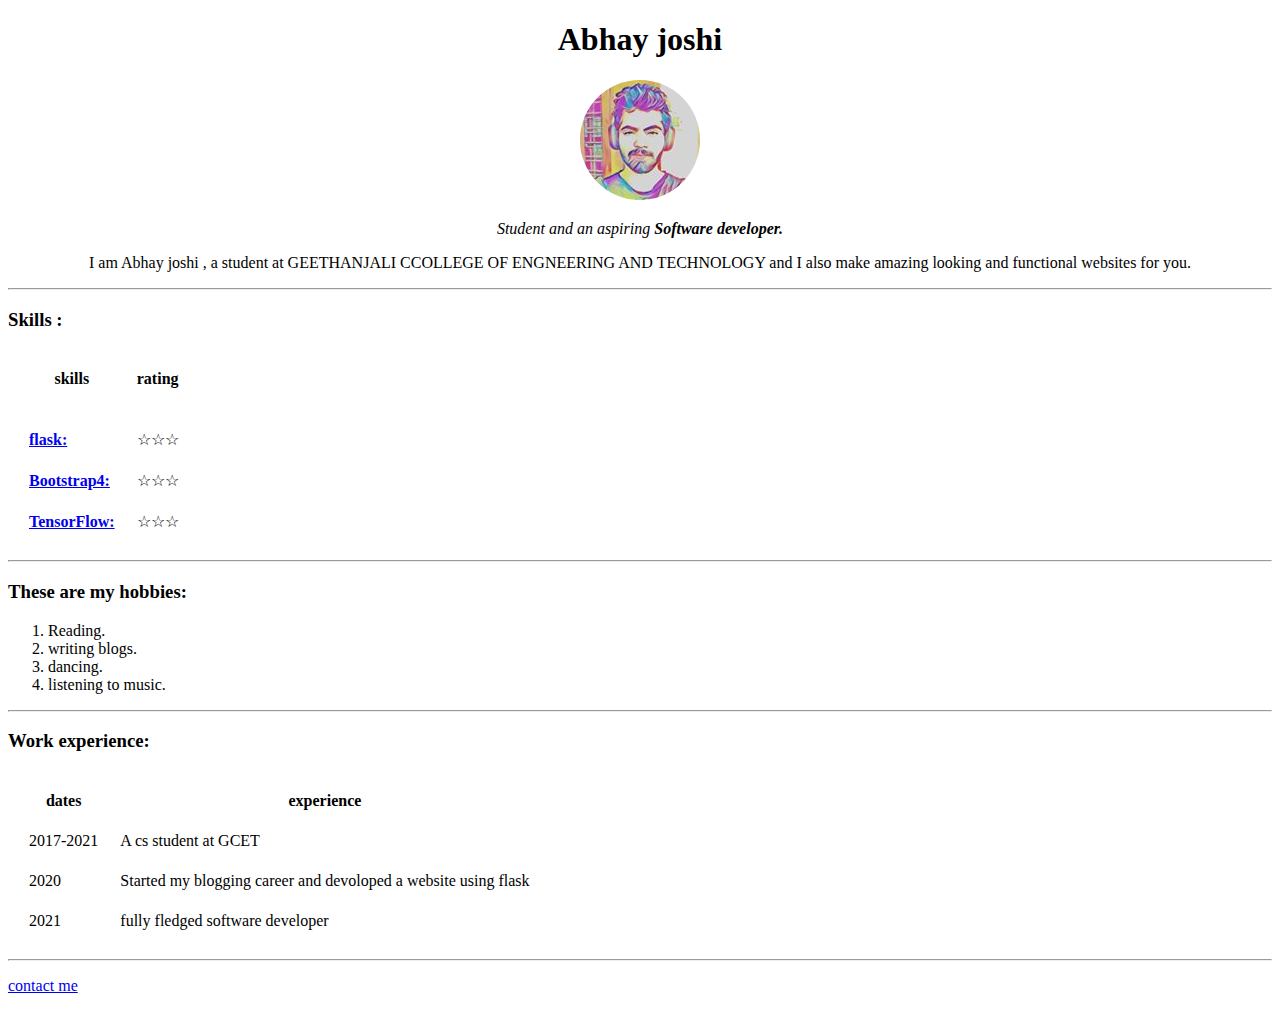
==== index.html @ adc8754a "Update index.html" ====
<!DOCTYPE html>
<html>
<head> 
  <meta charset="utf-8">
  <title> personal website</title>
<link rel="stylesheet" type="text/css" href="css/styles.css">

</head>
<body >
  <center>
 <h1>Abhay joshi</h1>
 <img src="circle-cropped.png">
 <p><em>Student and an aspiring <strong>Software developer.</strong></em></p>
 <p>I am Abhay joshi , a student at GEETHANJALI CCOLLEGE OF ENGNEERING AND TECHNOLOGY and I also make amazing looking and functional websites for you. </p>
 <hr ></center>
 
 <h3>Skills :</h3>

 <table cellspacing="20">
  <thead>
    <th>skills</th>
    <th>rating</th>
  </thead>
  <tbody>
    <tr></tr>
  <td><a href="https://flask.palletsprojects.com/en/1.1.x/"><strong>flask:</strong></a></td>
  <td>☆☆☆</td>  
    </tr> 
    <tr>    
  <td><a href="https://getbootstrap.com/docs/4.0/getting-started/introduction/"><strong>Bootstrap4:</strong></a></td>
    <td>☆☆☆</td>
    </tr>
  <dt>
    <tr>
      <td><a href="https://www.tensorflow.org/guide/effective_tf2"><strong>TensorFlow:</strong></a></td>
      <td>☆☆☆</td>
    
  </tr>
 
 </dl>
 
 </table>
<hr>
<h3>These are my hobbies:</h3>
 <ol>
  <li>Reading.</li>
  <li>writing blogs. </li>
  <li>dancing.</li>
  <li>listening to music.</li>
 </ol>
 <hr>
 <h3>Work experience:</h3>
 <table cellspacing="20">
  <thead>
    <th>dates</th>
    <th>experience</th>
  </thead>
  <tbody>
  <tr>
    <td>2017-2021</td>
    <td>A cs student at GCET</td>
  </tr>
  <tr>
    <td>2020</td>
    <td>Started my blogging career and devoloped a website using flask </td>
  </tr>
  <tr>
    <td>2021</td>
    <td>fully fledged software developer</td>
  </tr> 
  </tbody>
  <tfoot>
    
  </tfoot>
  
 </table>
 


<hr>
 <p><a href="contact.html">contact me</a></p>
</body>
</html>
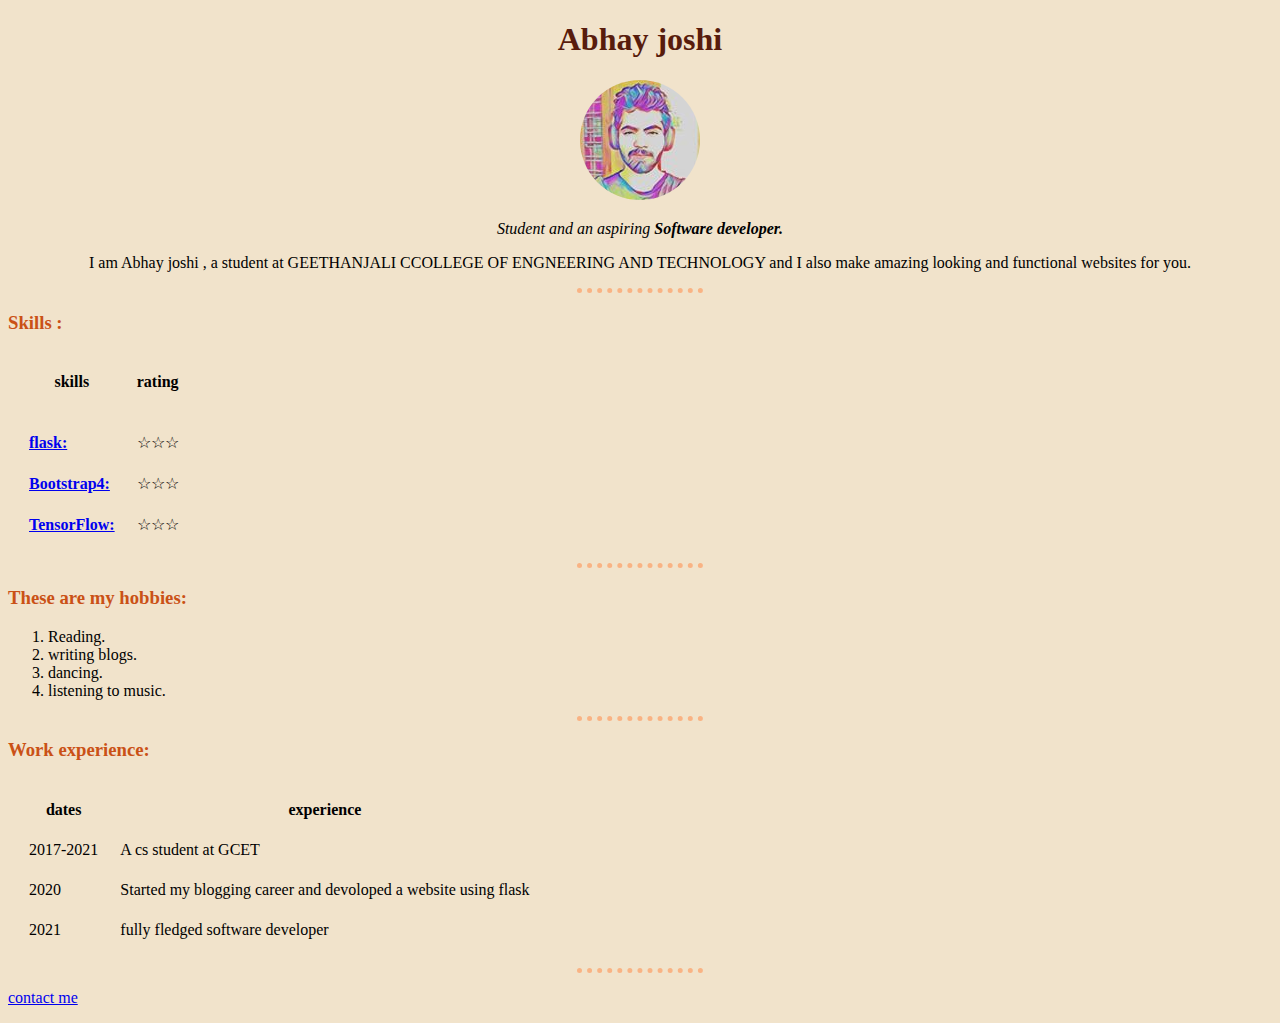
==== commit 78107f0b: "Update index.html" ====
--- a/index.html
+++ b/index.html
@@ -3,7 +3,7 @@
 <head> 
   <meta charset="utf-8">
   <title> personal website</title>
-<link rel="stylesheet" type="text/css" href="css/styles.css">
+<link rel="stylesheet" type="text/css" href="styles.css">
 
 </head>
 <body >
--- a/styles.css
+++ b/styles.css
@@ -0,0 +1,24 @@
+body {
+		background-color: #f1e3cb;
+
+	}
+hr {
+		background-color: #f1e3cb;
+		
+		height: 0px;
+		width: 10%;
+		
+		border-style: dotted none none;
+		border-color: #f9b384;
+		border-width: 5px;
+		/* go to the following website to understand why i put 2 none values after dotted https://developer.mozilla.org/en-US/docs/Web/CSS/border-style*/
+	}
+
+h3{
+	color: #ca5116;
+
+}
+h1{
+	color: #581c0c;
+
+}
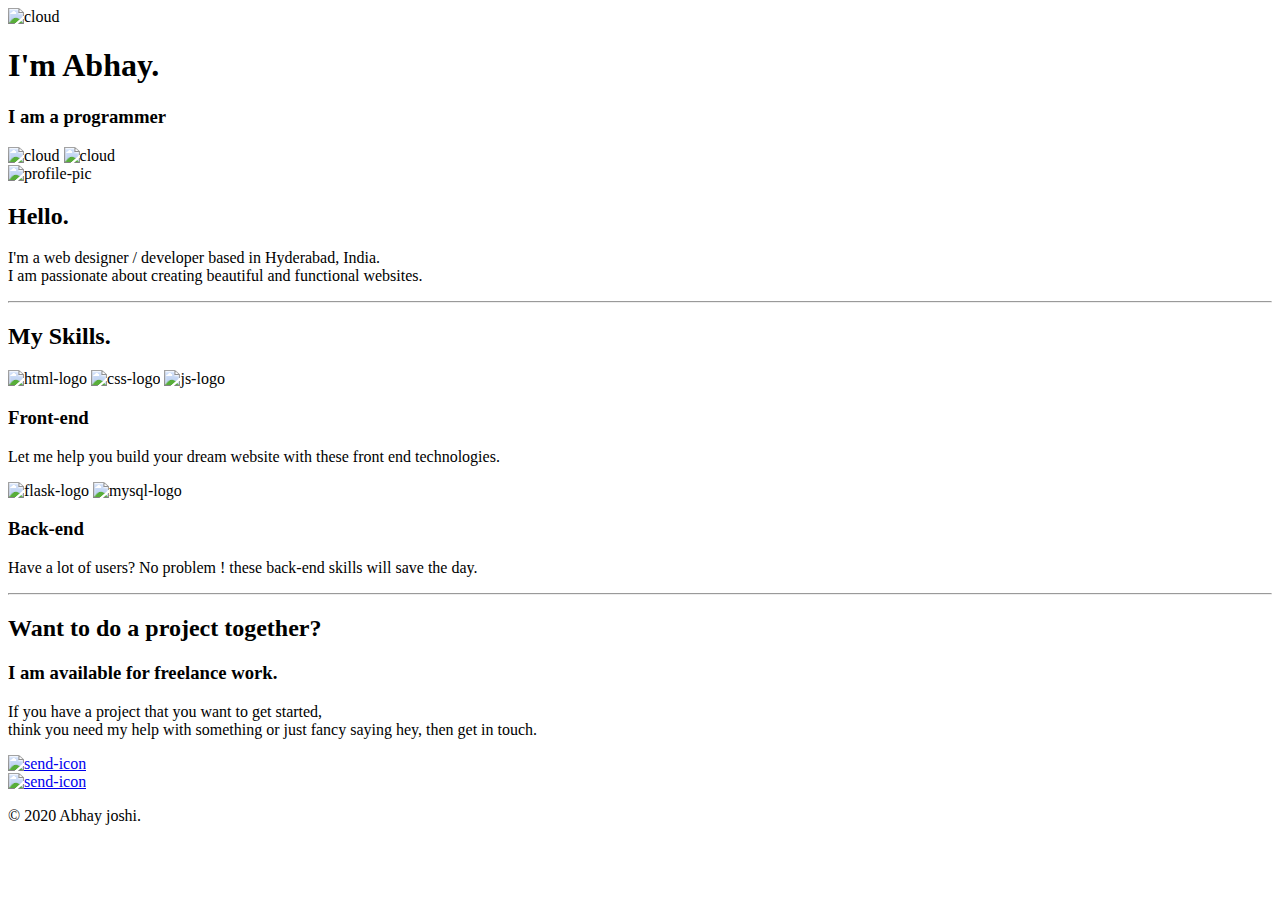
==== commit 733eb221: "Update index.html" ====
--- a/index.html
+++ b/index.html
@@ -1,83 +1,66 @@
 <!DOCTYPE html>
-<html>
-<head> 
-  <meta charset="utf-8">
-  <title> personal website</title>
-<link rel="stylesheet" type="text/css" href="styles.css">
+<html lang="en" dir="ltr">
+  <head>
+    <meta charset="utf-8">
+    <title>Abhay joshi</title>
+    <link rel="stylesheet" href="css/new.css">
+    <link rel="icon" href="favicon.ico">
+      <link href="https://fonts.googleapis.com/css2?family=Abel&family=Pacifico&family=Roboto+Mono&display=swap" rel="stylesheet">
+  </head>
+  <body>
+    <div class="container">
+      <img class="top-cloud" src="images/cloud.png" alt="cloud">
+      <h1>I'm Abhay.</h1>
+      <h3>I am a programmer</h3>
+      <img class="bottom-cloud" src="images/cloud.png" alt="cloud">
+      <img class="mountain" src="images/mountain.png" alt="cloud">
+    </div>
+    <div class="middle-container">
+      <div class="profile">
+        <img class="propic" src="images/circle-icon.png" alt="profile-pic">
+        <h2>Hello.</h2>
+        <p>
+          I'm a web designer / developer based in Hyderabad, India.<br>
+           I am passionate about creating beautiful and functional websites.<br>
 
-</head>
-<body >
-  <center>
- <h1>Abhay joshi</h1>
- <img src="circle-cropped.png">
- <p><em>Student and an aspiring <strong>Software developer.</strong></em></p>
- <p>I am Abhay joshi , a student at GEETHANJALI CCOLLEGE OF ENGNEERING AND TECHNOLOGY and I also make amazing looking and functional websites for you. </p>
- <hr ></center>
- 
- <h3>Skills :</h3>
+         </p>
+      </div>
+      <hr>
+      <div class="skills">
+        <h2>My Skills.</h2>
+        <div class="skill-row">
+          <img class="skill" src="images/html5.png" alt="html-logo">
+          <img class="skill" src="images/css.png" alt="css-logo">
+          <img class="skill" src="images/js.png" alt="js-logo">
+          <h3>Front-end</h3>
+          <p>Let me help you build your dream website with these front end technologies.</p>
+        </div>
+        <div class="skill-row">
+          <img class="backend" src="images/logo-flask.png" alt="flask-logo">
+          <img class="backend" src="images/mysql.png" alt="mysql-logo">
+          <h3>Back-end</h3>
+          <p>Have a lot of users? No problem ! these back-end skills will save the day.</p>
+        </div>
+      </div>
+      <hr>
+      <div class="contact-me">
+        <h2>Want to do a project together?</h2>
+        <h3>I am available for freelance work.</h3>
+        <p>If you have a project that you want to get started,<br>
+           think you need my help with something or just fancy saying hey, then get in touch.</p>
+        <a class="btn" href="mailto:jabhay2012@gmail.com"><img class="icon" src="images/send.png" alt="send-icon">
+        </a>
 
- <table cellspacing="20">
-  <thead>
-    <th>skills</th>
-    <th>rating</th>
-  </thead>
-  <tbody>
-    <tr></tr>
-  <td><a href="https://flask.palletsprojects.com/en/1.1.x/"><strong>flask:</strong></a></td>
-  <td>☆☆☆</td>  
-    </tr> 
-    <tr>    
-  <td><a href="https://getbootstrap.com/docs/4.0/getting-started/introduction/"><strong>Bootstrap4:</strong></a></td>
-    <td>☆☆☆</td>
-    </tr>
-  <dt>
-    <tr>
-      <td><a href="https://www.tensorflow.org/guide/effective_tf2"><strong>TensorFlow:</strong></a></td>
-      <td>☆☆☆</td>
-    
-  </tr>
- 
- </dl>
- 
- </table>
-<hr>
-<h3>These are my hobbies:</h3>
- <ol>
-  <li>Reading.</li>
-  <li>writing blogs. </li>
-  <li>dancing.</li>
-  <li>listening to music.</li>
- </ol>
- <hr>
- <h3>Work experience:</h3>
- <table cellspacing="20">
-  <thead>
-    <th>dates</th>
-    <th>experience</th>
-  </thead>
-  <tbody>
-  <tr>
-    <td>2017-2021</td>
-    <td>A cs student at GCET</td>
-  </tr>
-  <tr>
-    <td>2020</td>
-    <td>Started my blogging career and devoloped a website using flask </td>
-  </tr>
-  <tr>
-    <td>2021</td>
-    <td>fully fledged software developer</td>
-  </tr> 
-  </tbody>
-  <tfoot>
-    
-  </tfoot>
-  
- </table>
- 
+      </div>
+    </div>
 
 
-<hr>
- <p><a href="contact.html">contact me</a></p>
-</body>
+    <div class="bottom-container">
+      <a class="footer-link" href="https://www.linkedin.com/in/abhay-joshi-1a9275188/" target="_blank"><img class="linkedin" src="images/linkedin.png" alt="send-icon"> </a>
+
+      <p>© 2020 Abhay joshi.</p>
+    </div>
+
+
+  </body>
 </html>
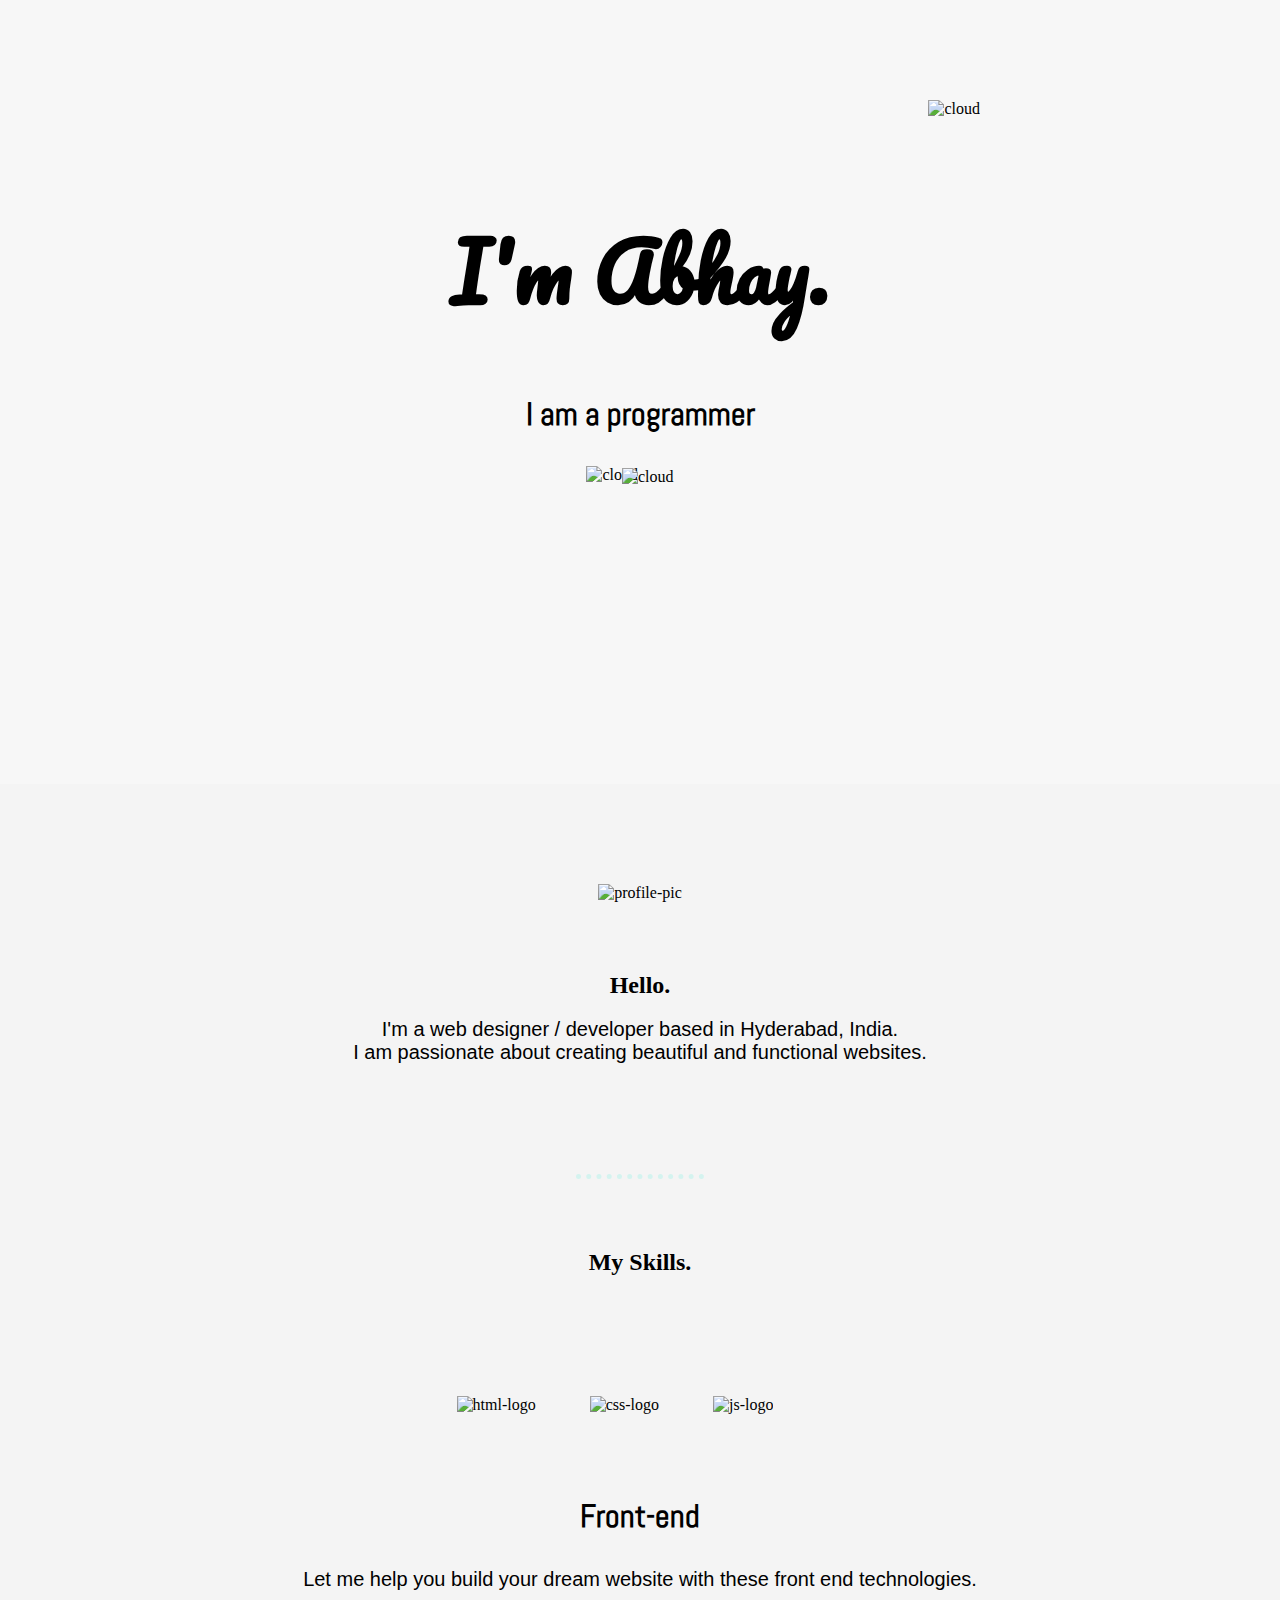
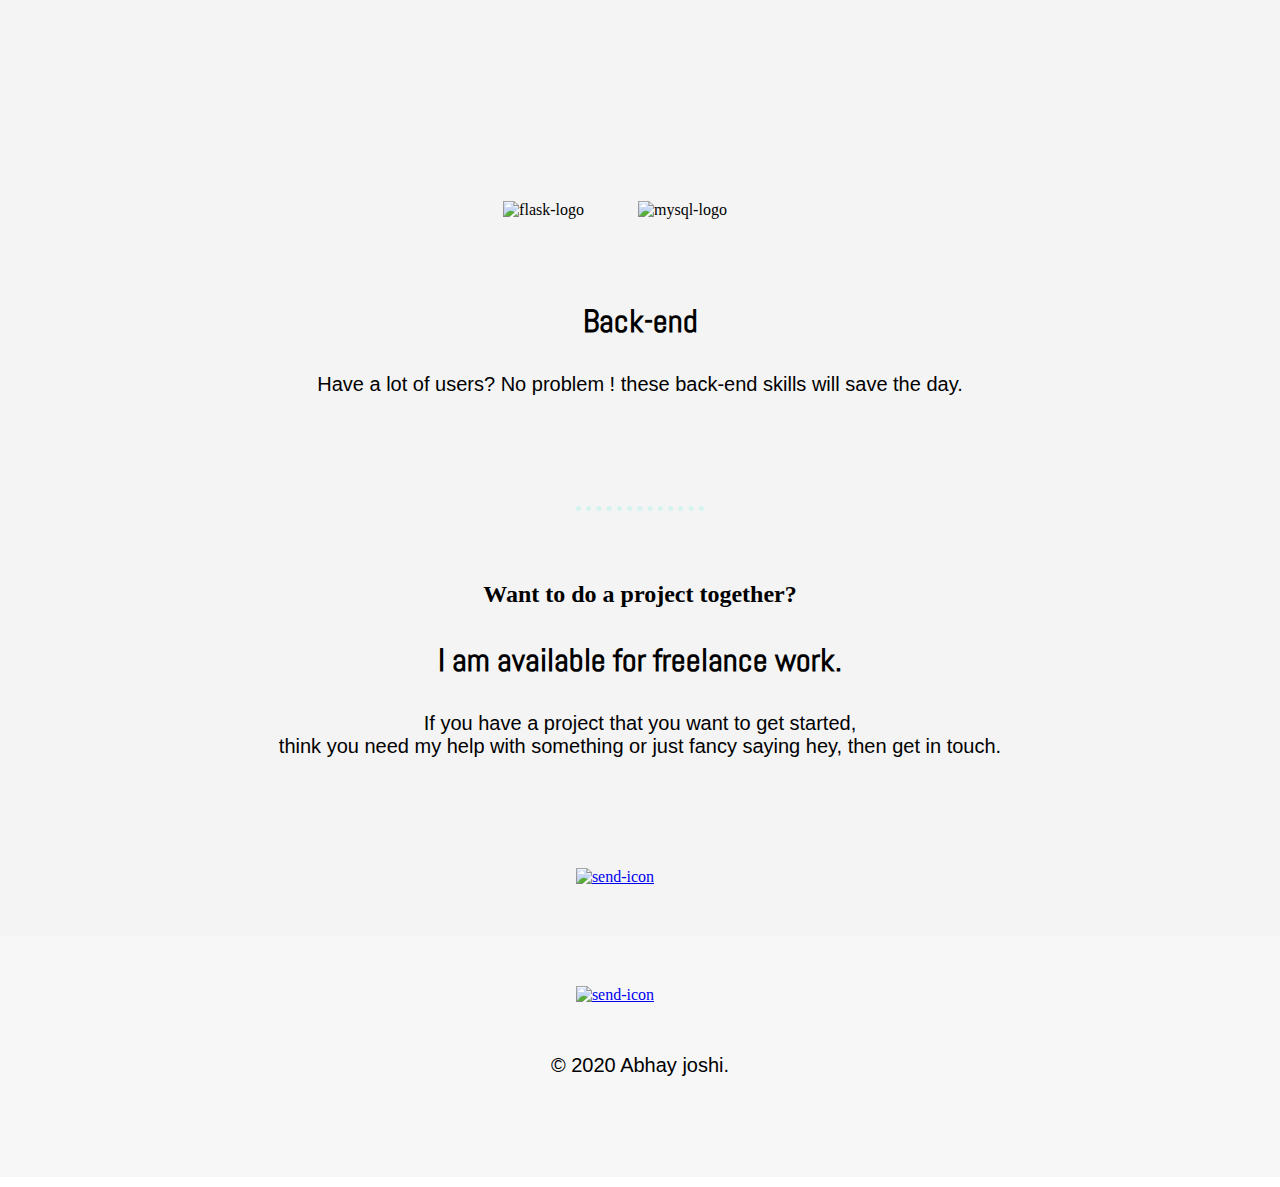
==== commit c748dded: "Update index.html" ====
--- a/index.html
+++ b/index.html
@@ -3,7 +3,7 @@
   <head>
     <meta charset="utf-8">
     <title>Abhay joshi</title>
-    <link rel="stylesheet" href="css/new.css">
+    <link rel="stylesheet" href="new.css">
     <link rel="icon" href="favicon.ico">
       <link href="https://fonts.googleapis.com/css2?family=Abel&family=Pacifico&family=Roboto+Mono&display=swap" rel="stylesheet">
   </head>
--- a/new.css
+++ b/new.css
@@ -0,0 +1,125 @@
+body{
+  margin: 0 0 0 0;
+
+
+  text-align: center;
+}
+.container{
+  margin-top: 0;
+  background-color: #f7f7f7;
+  margin-bottom: 0;
+  size:100%;
+
+}
+h1{
+  padding-top: 200px;
+  margin-top: 0;
+  font-family: 'Pacifico', cursive;
+  font-size: 5rem;
+}
+h3{
+  font-family: 'Abel', sans-serif;
+  font-size: 2rem;
+}
+.top-cloud{
+  padding-top: 100px;
+  position: absolute;
+  right: 300px;
+
+
+}
+
+.skill{
+
+  padding-top: 100px;
+  height: 200px;
+  width: 200px;
+  padding-right: 50px;
+  padding-bottom: 50px;
+}
+
+
+hr{
+  height: 0px;
+  width: 10%;
+  background-color: #f4f4f4;
+  border-style: dotted none none;
+  border-color: #d4f3ef;
+  border-width: 5px;
+}
+
+.bottom-cloud{
+
+    padding-bottom: 300px;
+
+}
+
+
+.mountain{
+  margin-bottom: 0;
+  position: relative;
+  top: 2px;
+  right: 20px;
+}
+.propic{
+  padding-top: 100px;
+  height: 200px;
+  width: 200px;
+
+}
+.middle-container{
+  background-color: #f4f4f4;
+
+}
+h2{
+  font-family: 'Satisfy', cursive;
+  padding-top: 50px;
+}
+
+.backend{
+  padding-top: 100px;
+  height: 200px;
+  width: 200px;
+  padding-right: 50px;
+  padding-bottom: 50px;
+
+}
+
+p{
+  text-align:center;
+  margin: 0 0 10px;
+    font-family: adobe-garamond-pro,HelveticaNeue-Light,"Helvetica Neue Light","Helvetica Neue",Helvetica,Arial,"Lucida Grande",sans-serif;
+    font-weight: 300;
+    font-size: 20px;
+    padding-bottom: 100px;
+}
+
+.icon{
+
+  height: 20px;
+  width: 20px;
+  padding-right: 50px;
+  padding-bottom: 50px;
+
+}
+
+.message{
+  position: relative;
+  bottom: 80px;
+  left: 50px;
+}
+
+.bottom-container{
+  background-color: #f7f7f7;
+  margin-top: 0;
+  margin-bottom: 0;
+  size:100%;
+}
+.linkedin{
+  height: 50px;
+  width: 50px;
+  padding-top: 50px;
+  padding-right: 50px;
+  padding-bottom: 50px;
+
+}
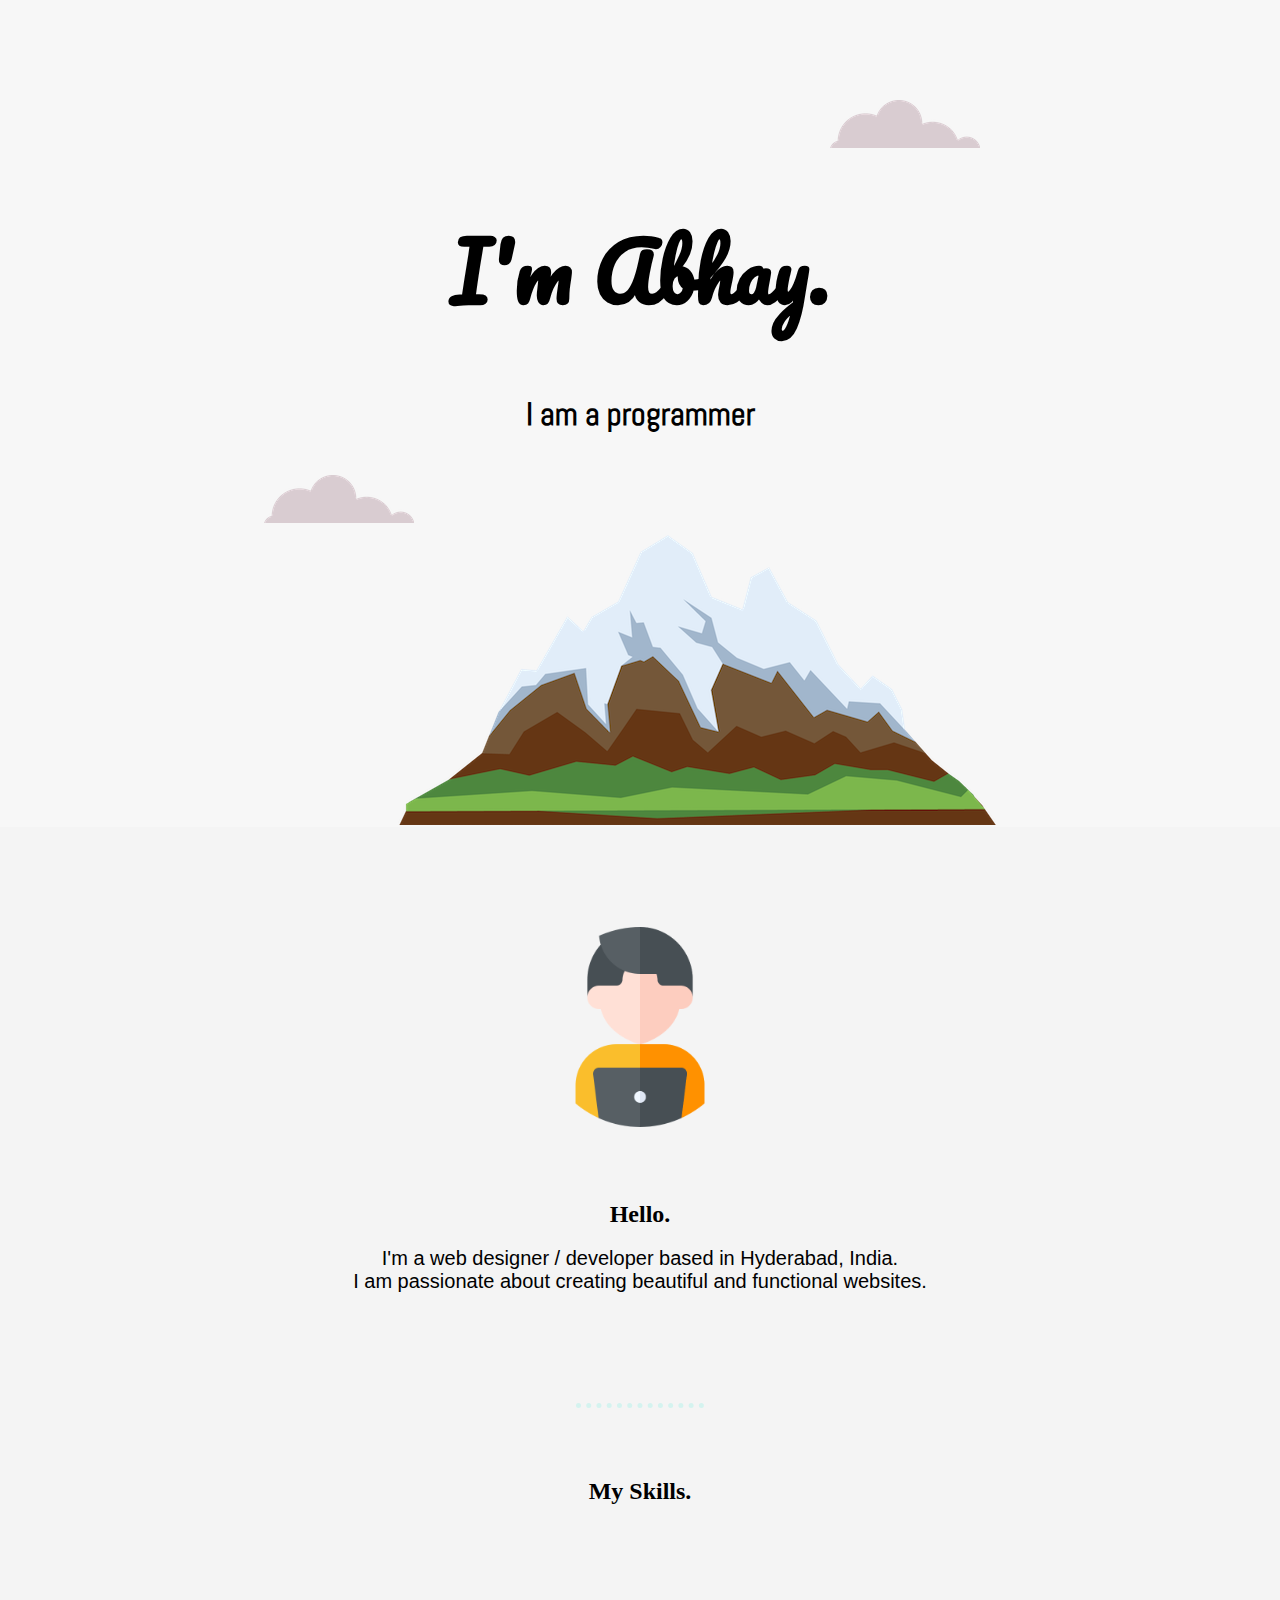
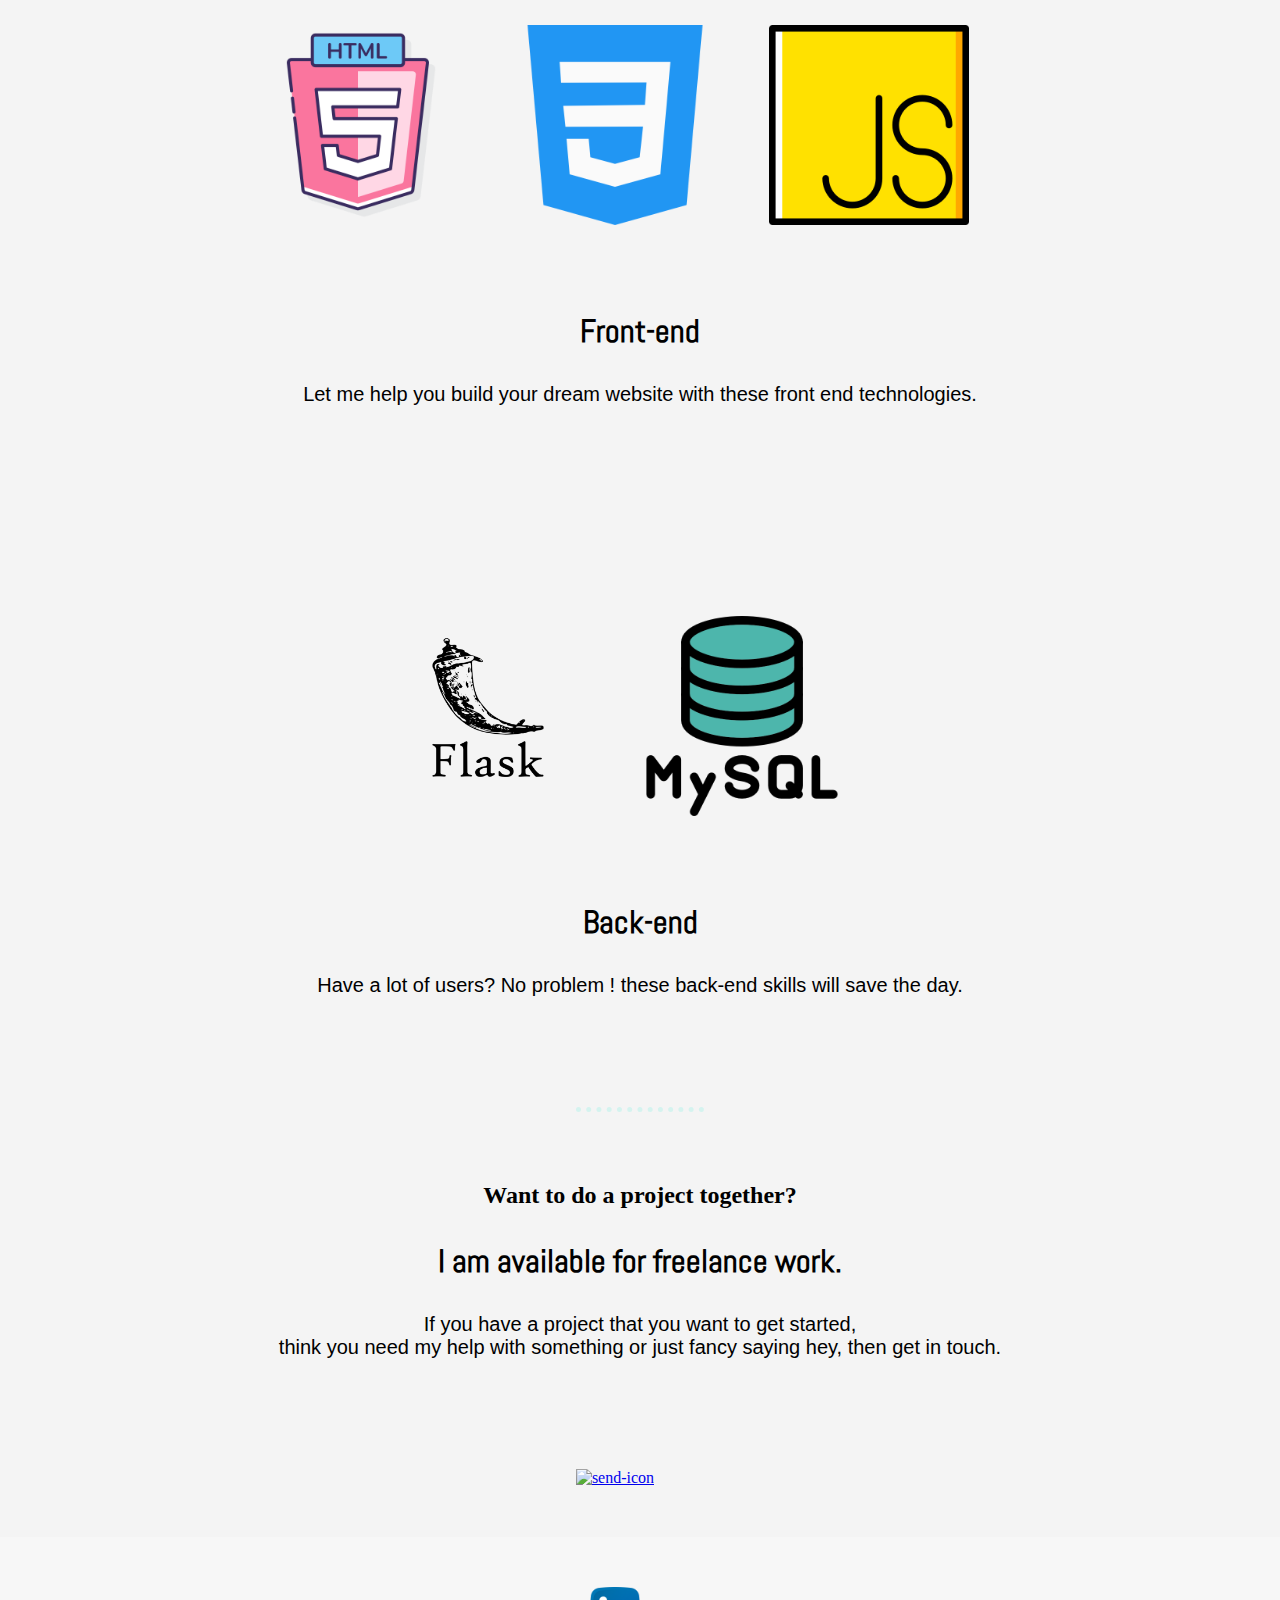
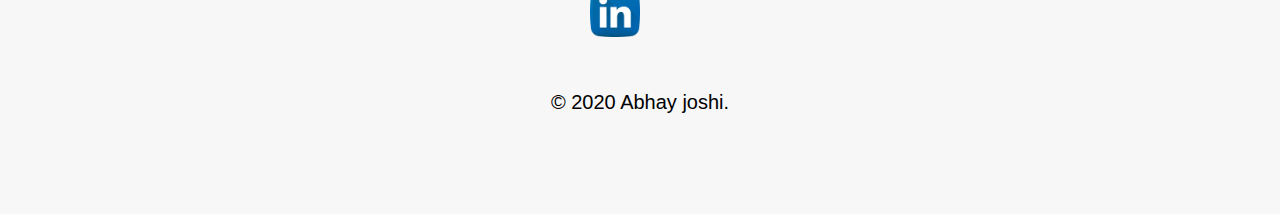
==== commit e413cd98: "Update index.html" ====
--- a/index.html
+++ b/index.html
@@ -9,15 +9,15 @@
   </head>
   <body>
     <div class="container">
-      <img class="top-cloud" src="images/cloud.png" alt="cloud">
+      <img class="top-cloud" src="cloud.png" alt="cloud">
       <h1>I'm Abhay.</h1>
       <h3>I am a programmer</h3>
-      <img class="bottom-cloud" src="images/cloud.png" alt="cloud">
-      <img class="mountain" src="images/mountain.png" alt="cloud">
+      <img class="bottom-cloud" src="cloud.png" alt="cloud">
+      <img class="mountain" src="mountain.png" alt="cloud">
     </div>
     <div class="middle-container">
       <div class="profile">
-        <img class="propic" src="images/circle-icon.png" alt="profile-pic">
+        <img class="propic" src="circle-icon.png" alt="profile-pic">
         <h2>Hello.</h2>
         <p>
           I'm a web designer / developer based in Hyderabad, India.<br>
@@ -29,15 +29,15 @@
       <div class="skills">
         <h2>My Skills.</h2>
         <div class="skill-row">
-          <img class="skill" src="images/html5.png" alt="html-logo">
-          <img class="skill" src="images/css.png" alt="css-logo">
-          <img class="skill" src="images/js.png" alt="js-logo">
+          <img class="skill" src="html5.png" alt="html-logo">
+          <img class="skill" src="css.png" alt="css-logo">
+          <img class="skill" src="js.png" alt="js-logo">
           <h3>Front-end</h3>
           <p>Let me help you build your dream website with these front end technologies.</p>
         </div>
         <div class="skill-row">
-          <img class="backend" src="images/logo-flask.png" alt="flask-logo">
-          <img class="backend" src="images/mysql.png" alt="mysql-logo">
+          <img class="backend" src="logo-flask.png" alt="flask-logo">
+          <img class="backend" src="mysql.png" alt="mysql-logo">
           <h3>Back-end</h3>
           <p>Have a lot of users? No problem ! these back-end skills will save the day.</p>
         </div>
@@ -56,7 +56,7 @@
 
 
     <div class="bottom-container">
-      <a class="footer-link" href="https://www.linkedin.com/in/abhay-joshi-1a9275188/" target="_blank"><img class="linkedin" src="images/linkedin.png" alt="send-icon"> </a>
+      <a class="footer-link" href="https://www.linkedin.com/in/abhay-joshi-1a9275188/" target="_blank"><img class="linkedin" src="linkedin.png" alt="send-icon"> </a>
 
       <p>© 2020 Abhay joshi.</p>
     </div>
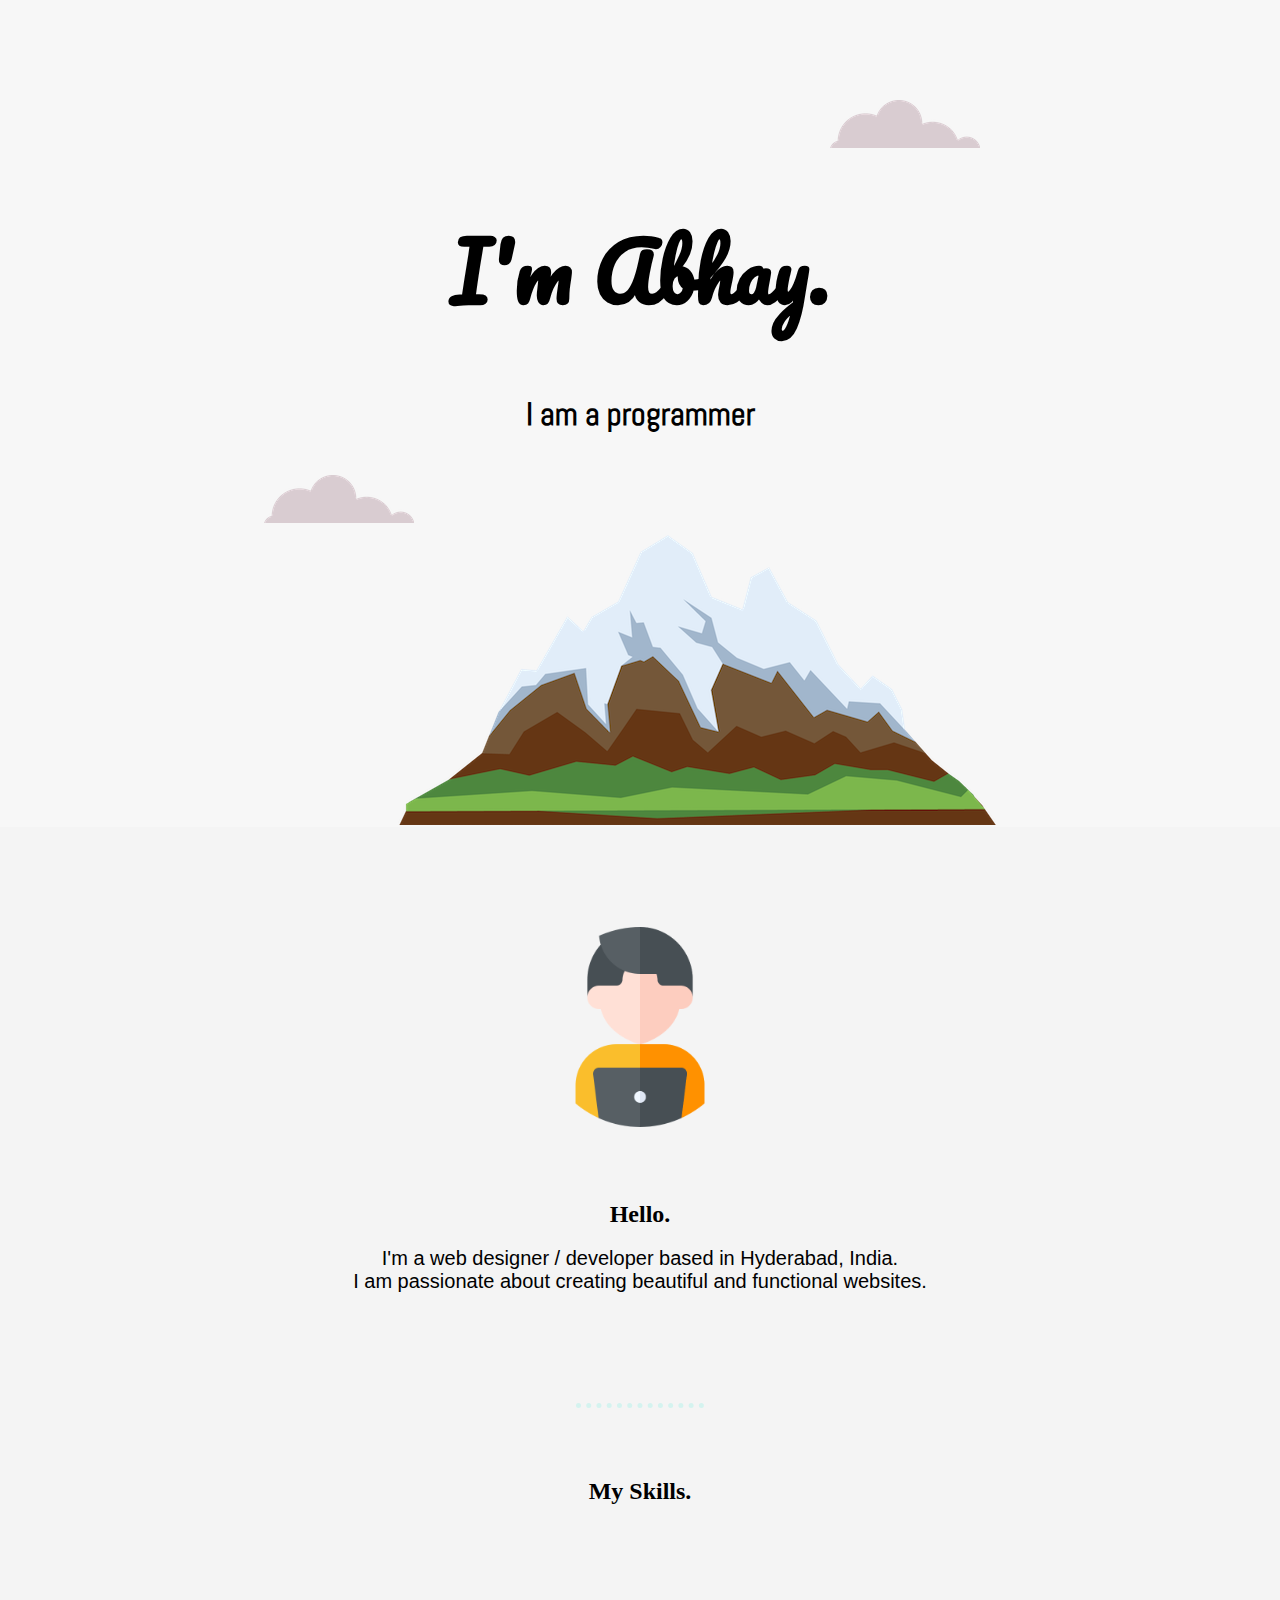
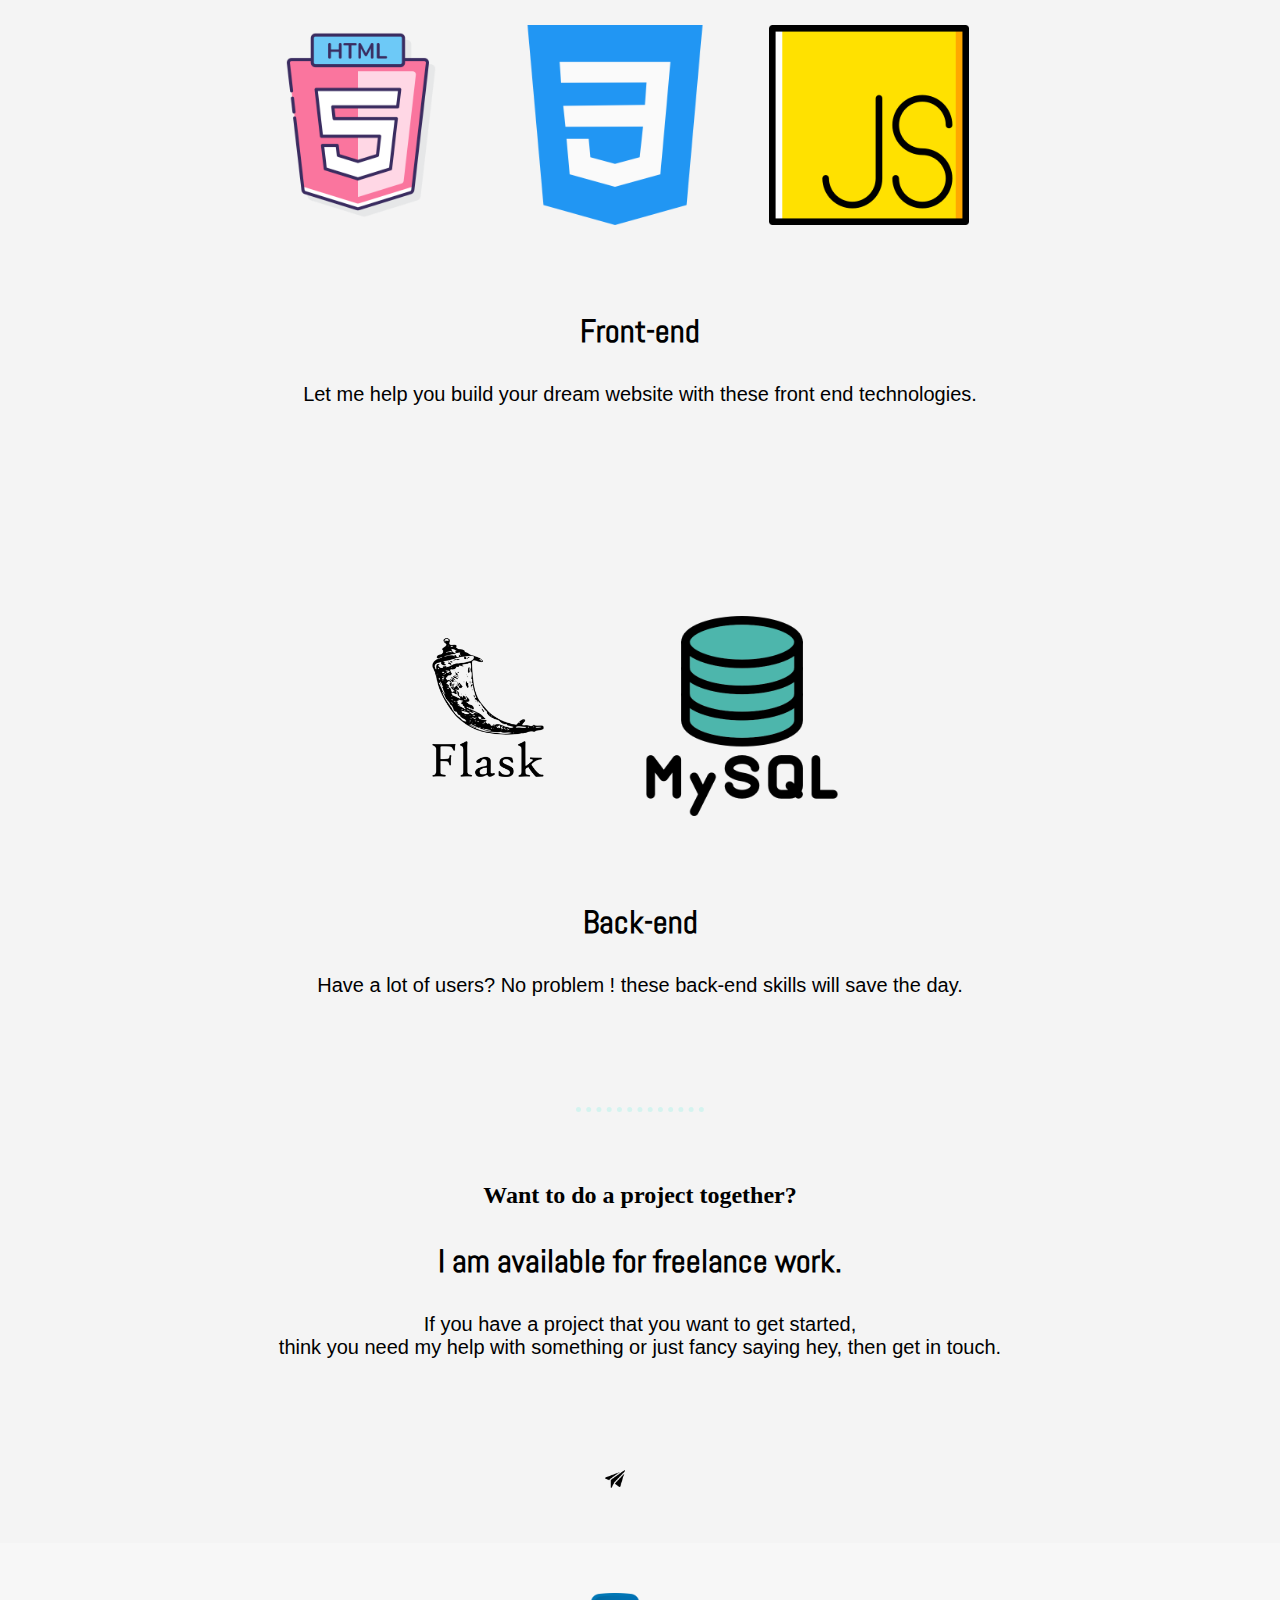
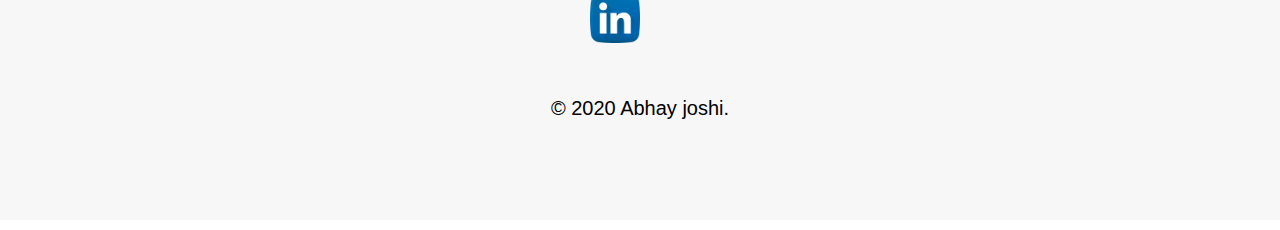
==== commit 41d51f57: "Update index.html" ====
--- a/index.html
+++ b/index.html
@@ -48,7 +48,7 @@
         <h3>I am available for freelance work.</h3>
         <p>If you have a project that you want to get started,<br>
            think you need my help with something or just fancy saying hey, then get in touch.</p>
-        <a class="btn" href="mailto:jabhay2012@gmail.com"><img class="icon" src="images/send.png" alt="send-icon">
+        <a class="btn" href="mailto:jabhay2012@gmail.com"><img class="icon" src="send.png" alt="send-icon">
         </a>
 
       </div>
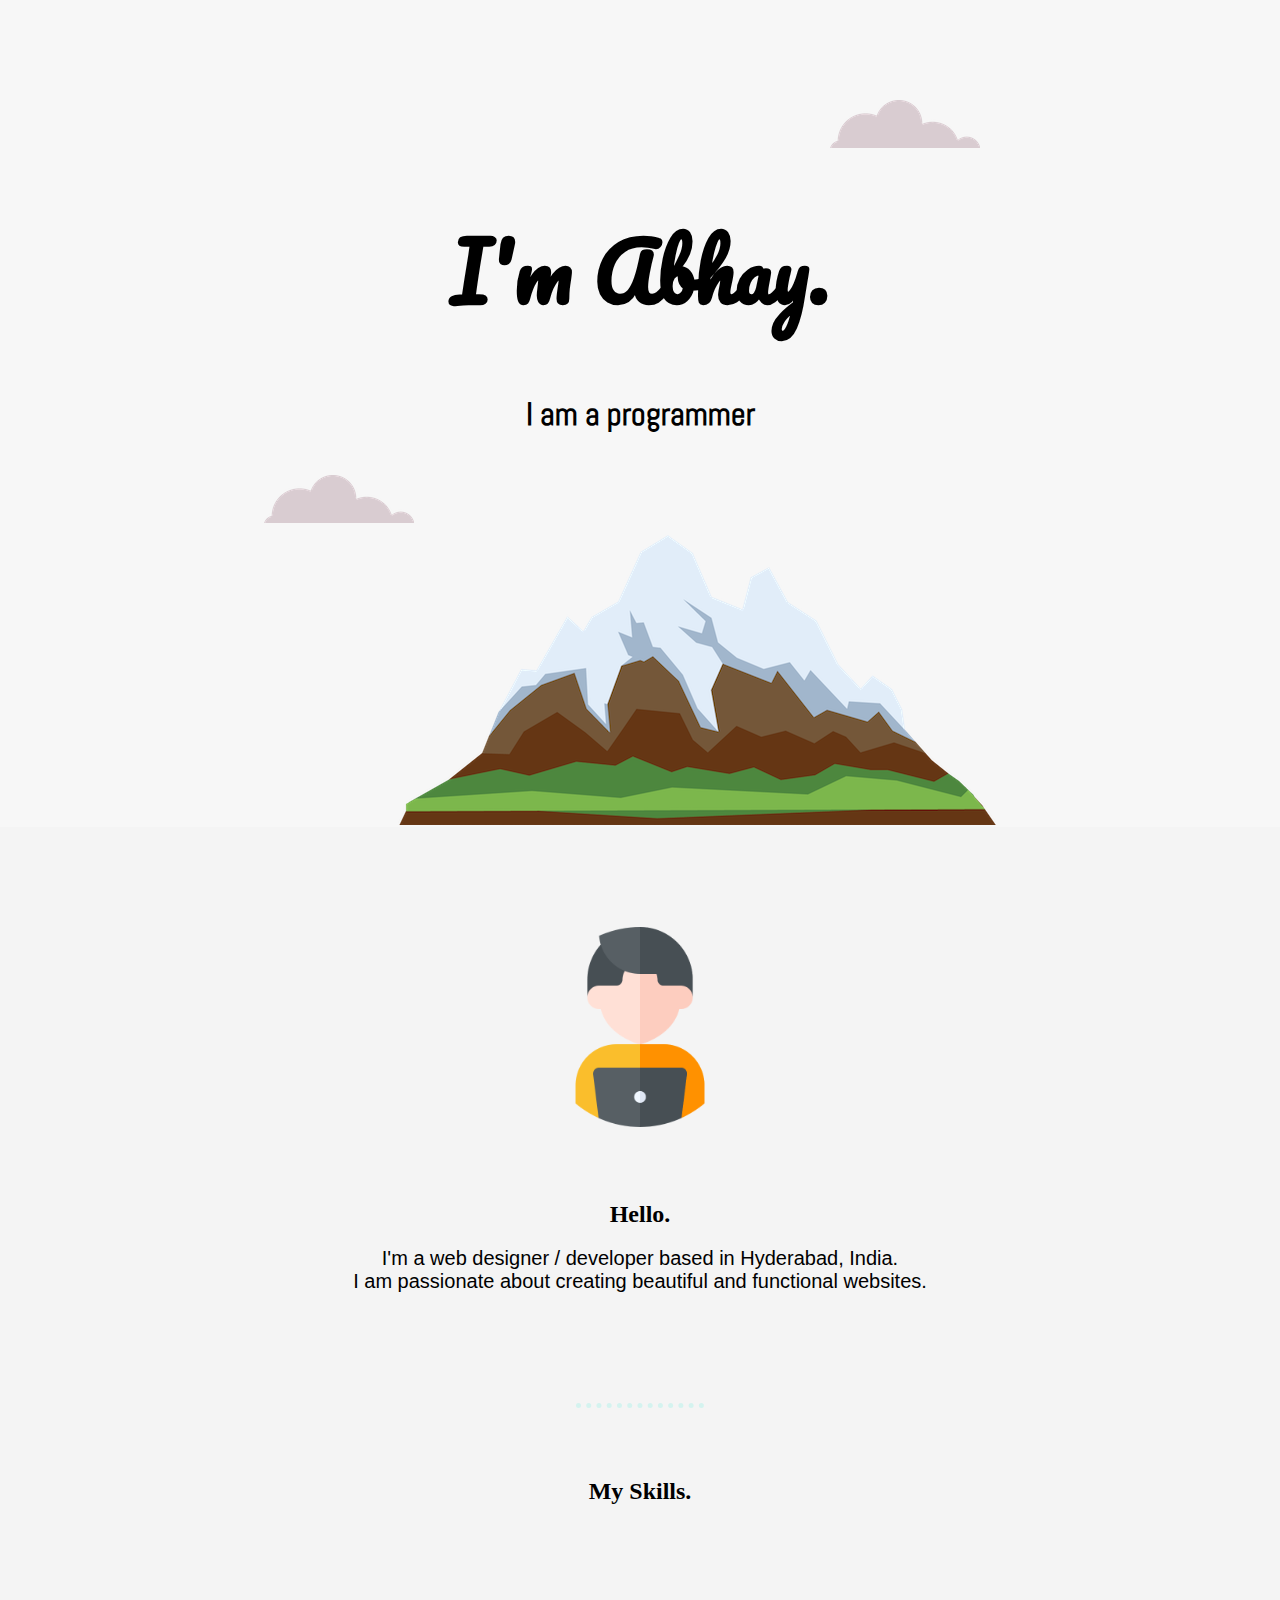
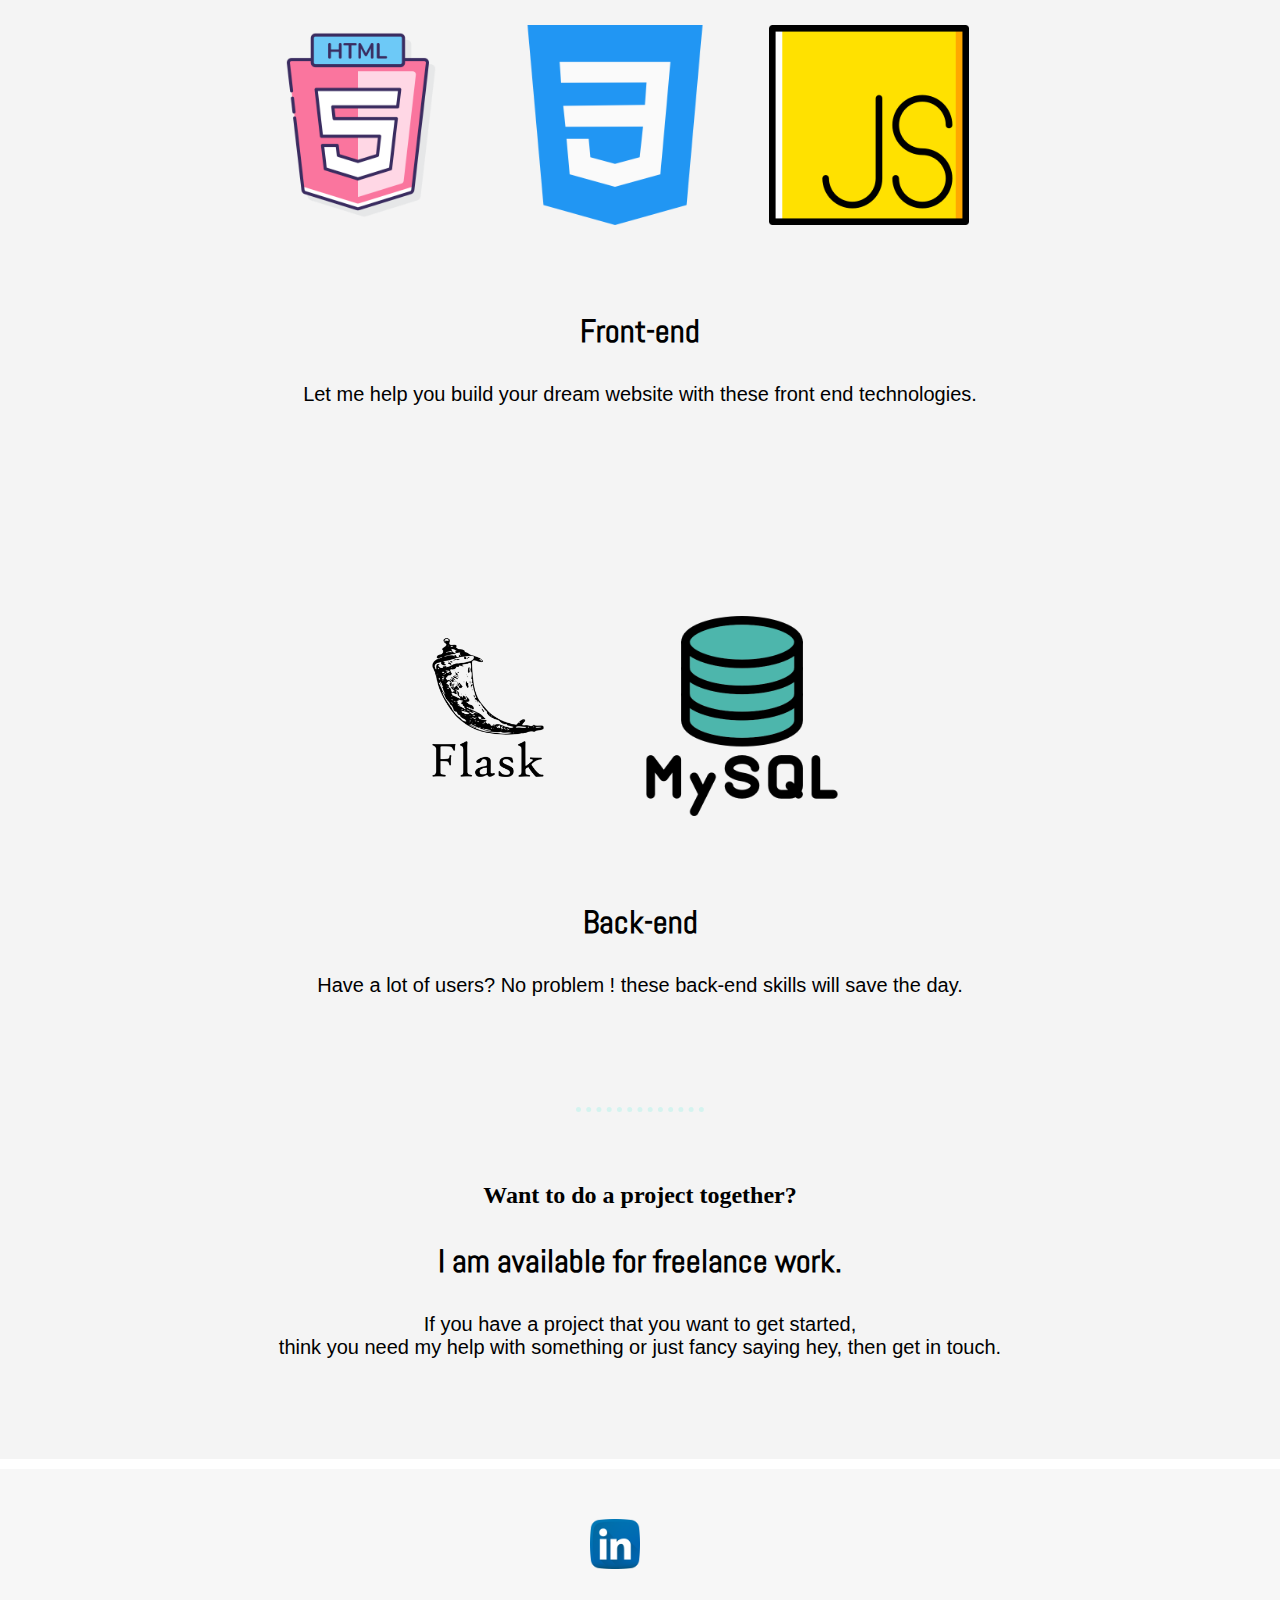
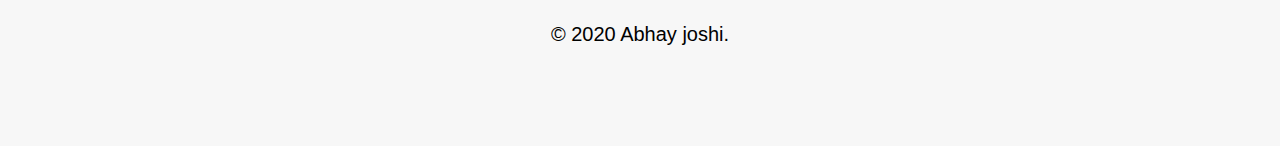
==== commit 2ac88a1c: "Update index.html" ====
--- a/index.html
+++ b/index.html
@@ -48,9 +48,7 @@
         <h3>I am available for freelance work.</h3>
         <p>If you have a project that you want to get started,<br>
            think you need my help with something or just fancy saying hey, then get in touch.</p>
-        <a class="btn" href="mailto:jabhay2012@gmail.com"><img class="icon" src="send.png" alt="send-icon">
-        </a>
-
+        
       </div>
     </div>
 
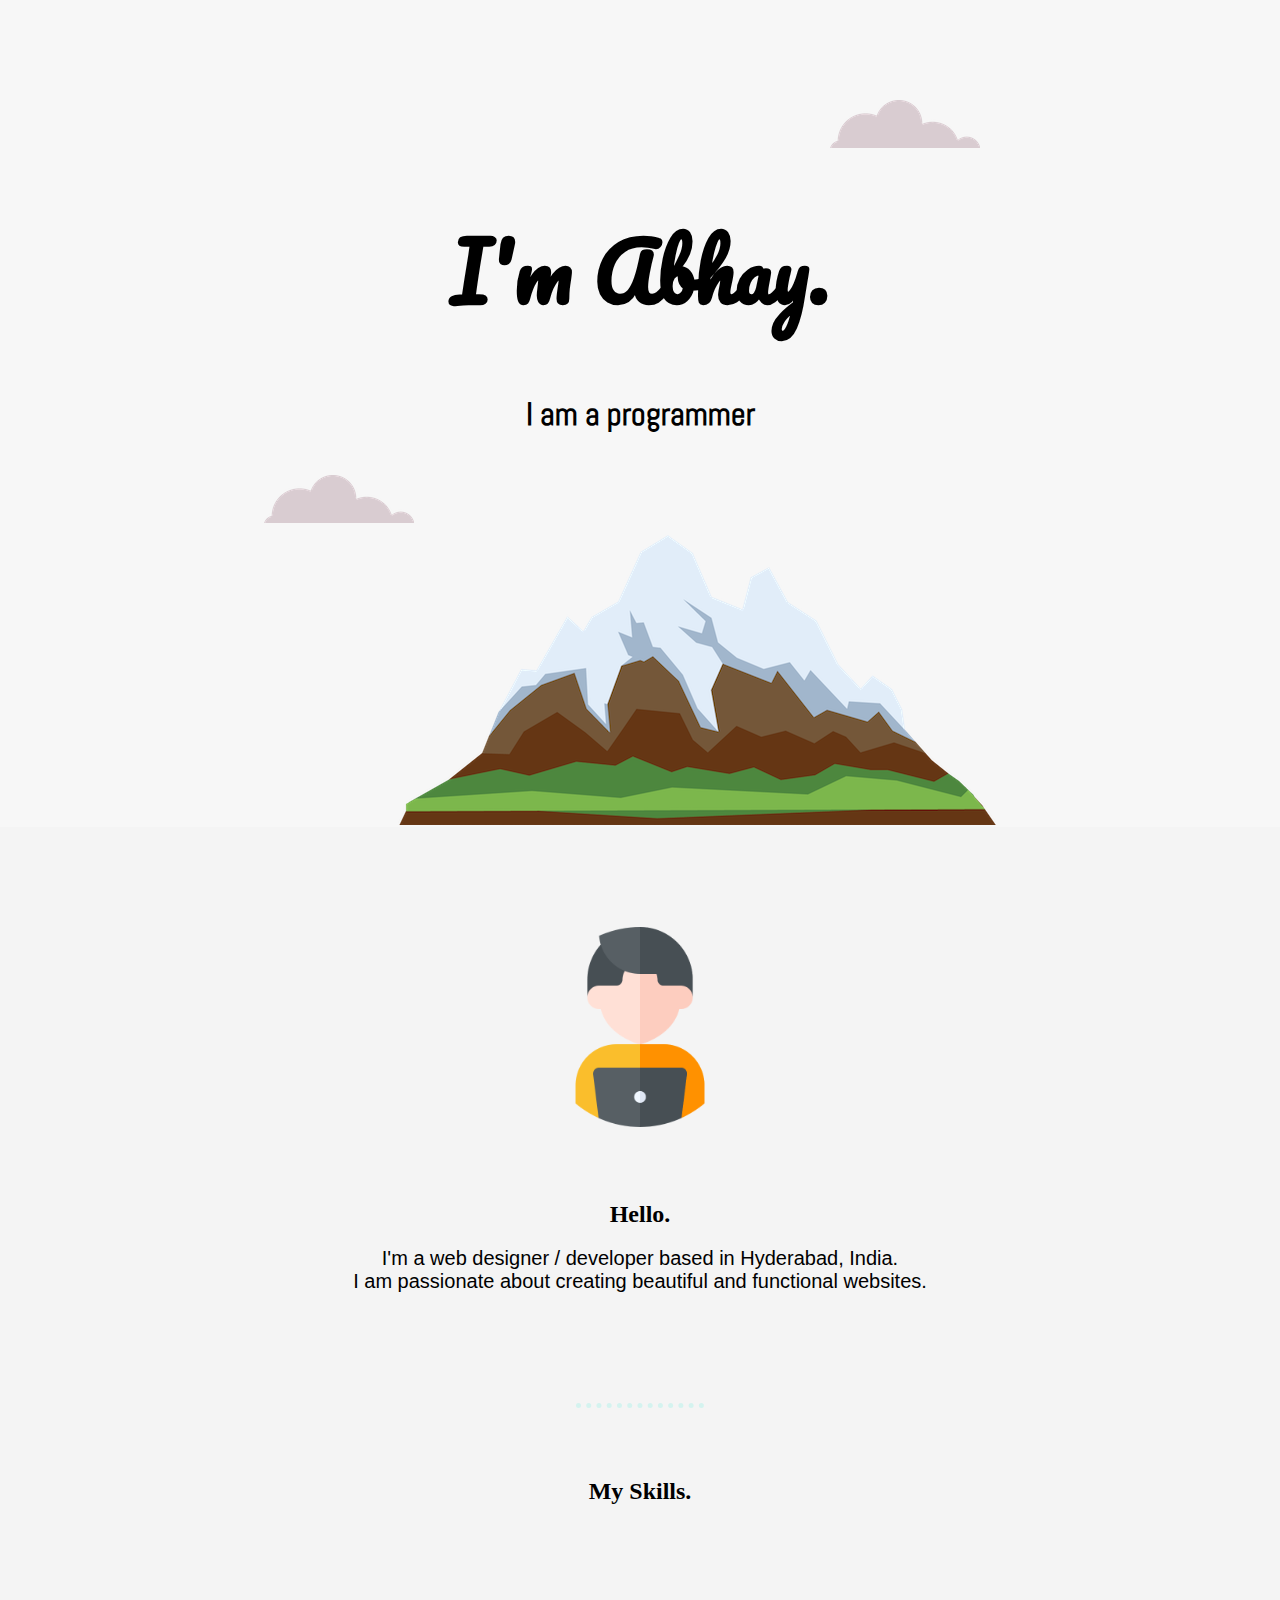
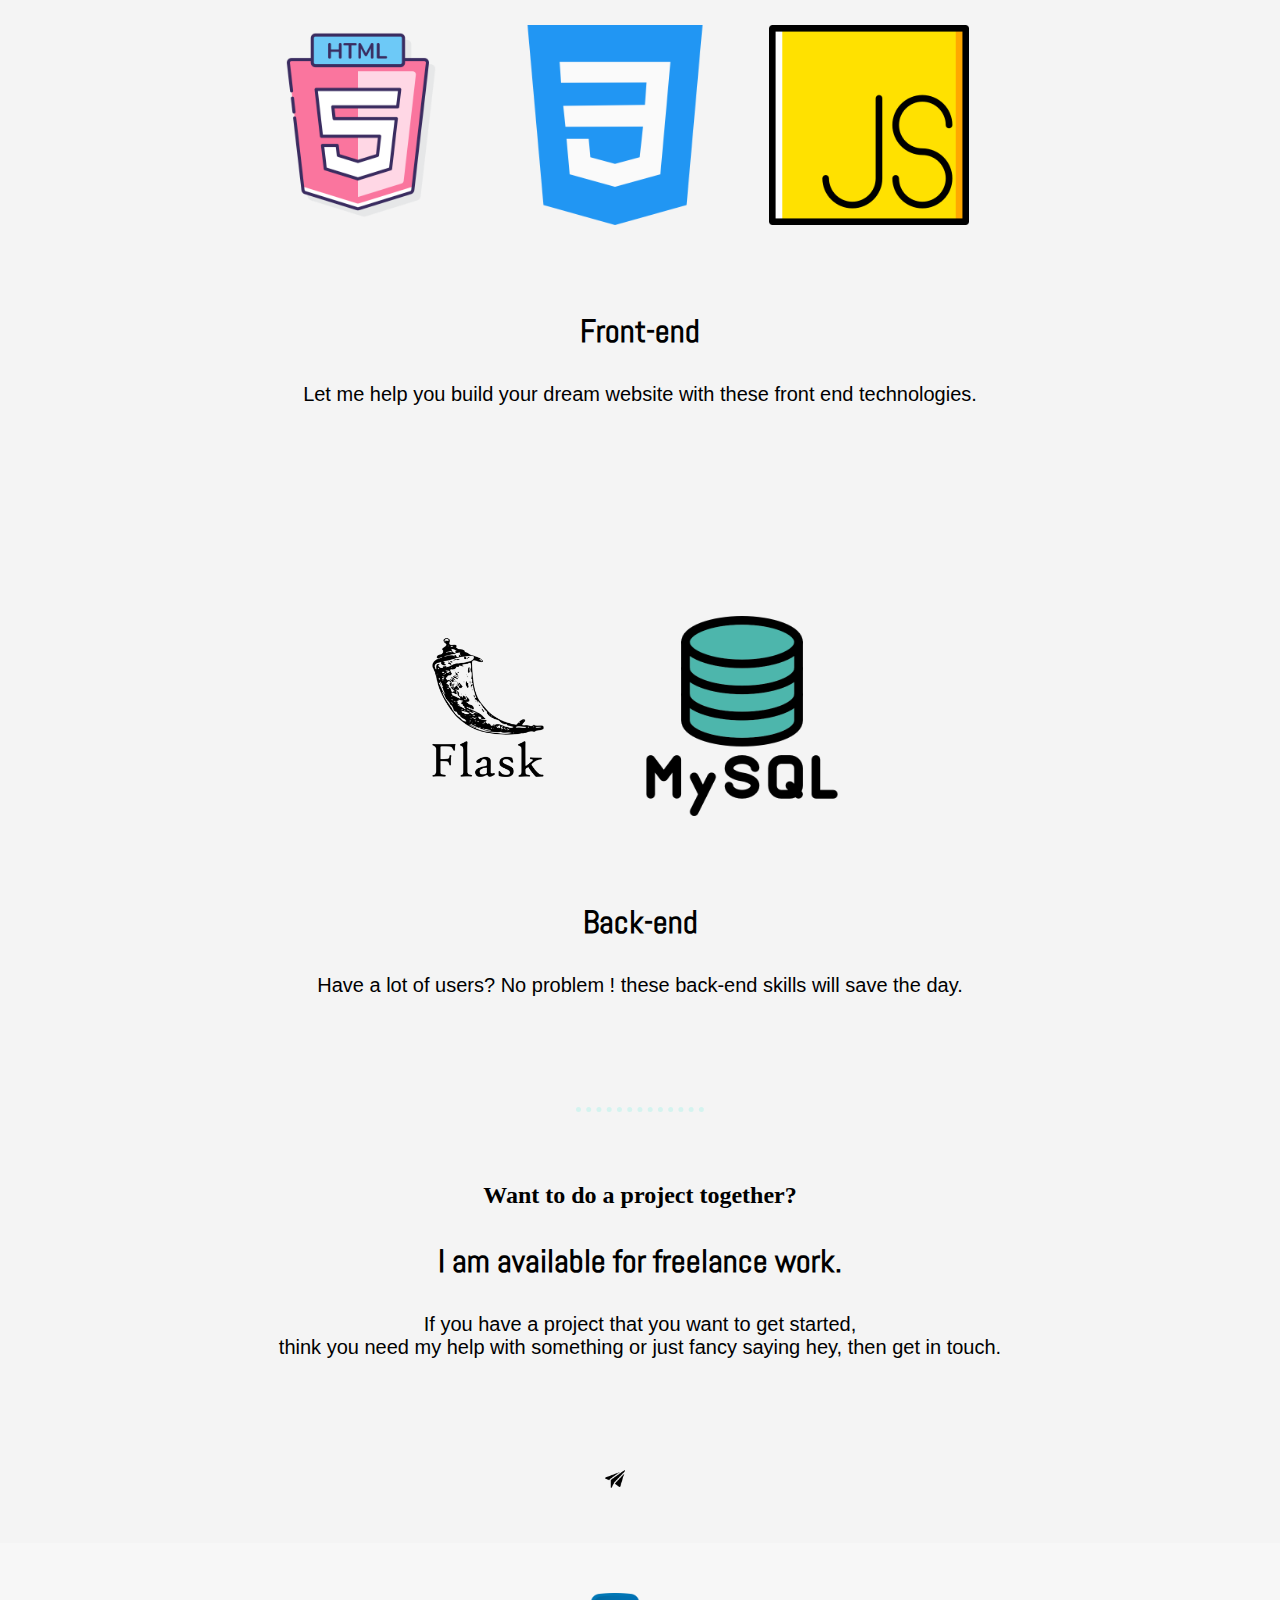
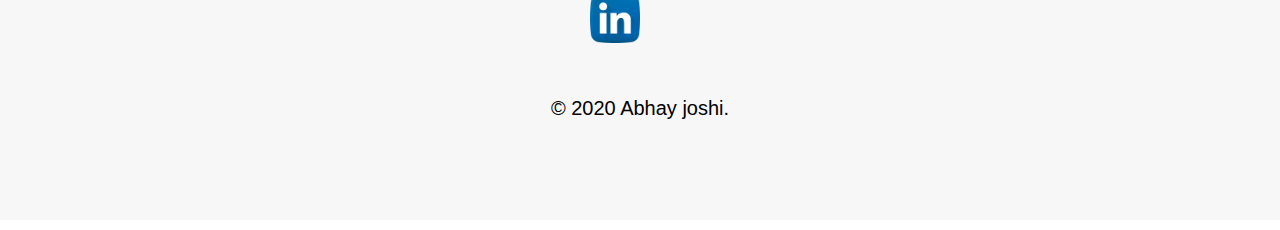
==== commit 4be60bc4: "Update index.html" ====
--- a/index.html
+++ b/index.html
@@ -48,6 +48,9 @@
         <h3>I am available for freelance work.</h3>
         <p>If you have a project that you want to get started,<br>
            think you need my help with something or just fancy saying hey, then get in touch.</p>
+        <a class="btn" href="mailto:jabhay2012@gmail.com"><img class="icon" src="send.png" alt="send-icon">
+        </a>
+
         
       </div>
     </div>
